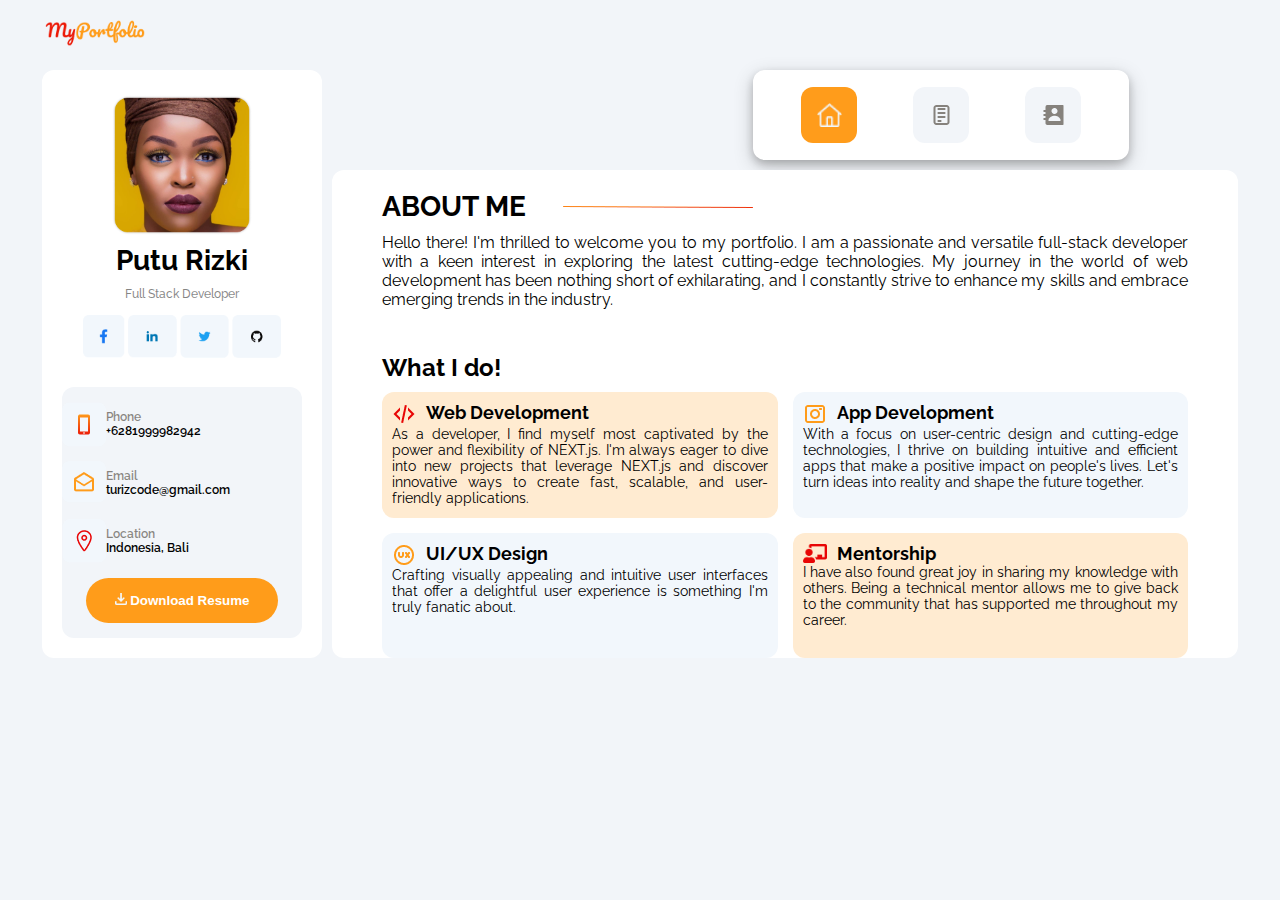
==== index.html @ 3e25b501 "Update and rename home.html to index.html" ====
<!DOCTYPE html>
<html lang="en">
  <head>
    <meta charset="UTF-8" />
    <meta name="viewport" content="width=device-width, initial-scale=1.0" />
    <title>My Portfolio</title>
    <link rel="stylesheet" href="home.css" />
    <link rel="preconnect" href="https://fonts.googleapis.com" />
    <link rel="preconnect" href="https://fonts.gstatic.com" crossorigin />
    <link rel="preconnect" href="https://fonts.googleapis.com">
    <link rel="preconnect" href="https://fonts.gstatic.com" crossorigin>
    <link href="https://fonts.googleapis.com/css2?family=Inclusive+Sans&family=Nunito+Sans:opsz,wght@6..12,300;6..12,600;6..12,800&family=Poppins:wght@500&family=Raleway:wght@400;500;600;700&display=swap" rel="stylesheet">
  </head>
  <body>
    <!-----------------------------------HEADER(logo)---------------------------------------->
    <header class="logo-website">
      <img src="./assets/Logo.png" alt="Logo Picture" />
    </header>
    <!---------------------------------HEADER(logo) END-------------------------------------->

    <!--------------------------------PROFILE SECTION---------------------------------------->
    <main class="content-container">
      <section class="profile-card">
        <div class="img-container">
          <img src="./assets/profile picture.png" alt="Profile Picture" />
        </div>
        <h1 class="name">Putu Rizki</h1>
        <p class="job">Full Stack Developer</p>
        <div class="contact-tab">
          <a href="#facebook"
            ><img src="./assets/Facebook.png" alt="Facebook Logo"
          /></a>
          <a href="#linkedin"
            ><img src="./assets/Linkedin.png" alt="Linkedin Logo"
          /></a>
          <a href="#twitter"
            ><img src="./assets/Twitter.png" alt="Twitter Logo"
          /></a>
          <a href="#github"
            ><img src="./assets/Github.png" alt="Github Logo"
          /></a>
        </div>
        <div class="contact-card">
          <div class="phone-card">
            <img src="./assets/Phone.png" alt="Phone Logo" />
            <h2 class="subtittle">Phone</h2>
            <p class="main-co">+6281999982942</p>
          </div>
          <div class="email-card">
            <img src="./assets/Email.png" alt="Email Logo" />
            <h2 class="subtittle">Email</h2>
            <p class="main-co">turizcode@gmail.com</p>
          </div>
          <div class="location-card">
            <img src="./assets/Location.png" alt="Location Logo" />
            <h2 class="subtittle">Location</h2>
            <p class="main-co">Indonesia, Bali</p>
          </div>
          <div class="btn-download">
            <button class="btn btn-cv">
                <a href="./assets/CV - Putu Rizki Eka Wibawa.pdf"><span><img src="./assets/Vector donwload.png" width="12px" alt=""></span> Download Resume</a>
          </div>
        </div>
      </section>
      <!--------------------------------PROFILE SECTION END------------------------------------->

      <!-----------------------------------NAVIGATION BAR--------------------------------------->
      <nav class="nav-outer">
        <div class="nav-bar">
              <div class="home">
                  <a href="./home.html"><img src="./assets/Home Vektor Putih.png" alt="Home Icon"></a>
              </div>
              <div class="resume">
                  <a href="./resume.html"><img src="./assets/resume icon.png" alt="Resume Icon"></a>
              </div>
              <div class="contact">
                  <a href="./contact.html"><img src="./assets/contact icon.png" alt=""></a>
              </div>
        </div>
      </nav>
      <!---------------------------------NAVIGATION BAR END----------------------------------->

      <!----------------------------------ABOUT ME SECTION------------------------------------>
      <article class="article-section">
        <!--1st Fraction: Brief About Me-->
        <div class="about-me">
          <div class="container-about-me">
            <h1>ABOUT ME</h1>
            <img src="./assets/Line 5.png" alt="colored straight line" height="2px" width="190px" style="align-self: center;">
          </div>
          <p>Hello there! I'm thrilled to welcome you to my portfolio. I am a passionate and versatile
            full-stack developer with a keen interest in exploring the latest cutting-edge technologies.
            My journey in the world of web development has been nothing short of exhilarating, and 
            I constantly strive to enhance my skills and embrace emerging trends in the industry.</p>
          <h2>What I do!</h2>
        </div>
        <!--1st Fraction: Brief About Me END-->

        <!--2nd Fraction: Detail Content Card-->
        <div class="card-detail">
          <div class="card web">
            <div class="container">
              <img src="./assets/code icon.png" alt="code icon" style="align-self: center;">
              <h1>Web Development</h1>
            </div>
            <p>As a developer, I find myself most 
              captivated by the power and flexibility of 
              NEXT.js. I'm always eager to dive into new
              projects that leverage NEXT.js and 
              discover innovative ways to create fast, 
              scalable, and user-friendly applications.</p>
          </div>
          <div class="card app">
            <div class="container">
              <img src="./assets/instagram icon.png" alt="IG icon" style="align-self: center;">
              <h1>App Development</h1>
            </div>
            <p>With a focus on user-centric design and
              cutting-edge technologies, I thrive on 
              building intuitive and efficient apps 
              that make a positive impact on people's 
              lives. Let's turn ideas into reality and 
              shape the future together.</p>
          </div>
          <div class="card design">
            <div class="container">
              <img src="./assets/ux icon.png" alt="UX icon" style="align-self: center;">
              <h1>UI/UX Design</h1>
            </div>
            <p>Crafting visually appealing and intuitive user
              interfaces that offer a delightful user 
              experience is something I'm truly fanatic 
              about.</p>
          </div>
          <div class="card mentor">
            <div class="container">
              <img src="./assets/Vector.png" alt="Vektor icon" width="24px" style="align-self: center;">
              <h1>Mentorship</h1>
            </div>
            <p>I have also found great joy in sharing my 
              knowledge with others. Being a technical 
              mentor allows me to give back to the 
              community that has supported me 
              throughout my career. </p>
          </div>
        </div>
        <!--2nd Fraction: Detail Content Card-->
      </article>
      <!----------------------------------ABOUT ME SECTION------------------------------------>
    </main>
  </body>
</html>
---- home.css ----
body {
    margin: 0;
    padding: 0;
    background-color: #f2f5f9;
    margin-left: 42px;
    margin-right: 42px;
}

header {
    display: flex;
    justify-content: left;
    margin-left: 3px;
    margin-bottom: 10px;
}

header.logo-website > img {
    width: 100px;
}

main.content-container {
    display: grid;
    height: 569px;
    grid-template-columns: 280px auto;
    grid-template-rows: 90px auto;
    gap: 10px;
}

/*-----------PROFILE SECTION-----------*/
section.profile-card {
    display: flex;
    flex-direction: column;
    align-items: center;
    height: 588px;
    width: 280px;
    background-color: #FFFFFF;
    border-radius: 12px;
    float: left;
    grid-row: span 2;
}
/*Styling Image*/
.img-container {
    margin-top: 25px;
}
.img-container > img{
    width: 140px;
}
/*Styling Image End*/

/*Styling Tittle&Sub*/
.name, .job {
    font-family: 'raleway', sans-serif;
}
.name {
    font-size: 28px;
    margin-top: 5px;
    margin-bottom: 0px;
}
.job {
    font-size: 12px;
    font-weight: 500;
    margin-top: 10px;
    color: #0B090980;
}
/*Styling Tittle & Sub End*/

/*Contact Tab*/
.contact-tab {
    display: flex;
    gap: 3px;
    margin-top: 2px;
}
.contact-tab > a > img {
    height: 43px;
    margin-bottom: 10px;
}
/*Contact Tab End*/

/*Contact Card*/
.contact-card {
    display: grid;
    padding: 15px 0px;
    background-color: #f2f5f9;
    margin: 15px;
    margin-bottom: 20px;
    gap: 2px;
    height: 280px;
    width: 240px;
    border-radius: 12px;
    grid-template-rows: 1fr 1fr 1fr 0.8fr;
    grid-template-columns: 1fr;
}
.subtittle {
    color: #1A100380;
    padding-top: 8px;
}
.subtittle, .main-co {
    margin: 0;
    font-family: 'Raleway', sans-serif;
    font-weight: 600;
    font-size: 12px;
}
.phone-card > img {
    float: left;
}
.email-card > img {
    float: left;
}
.location-card > img {
    float: left;
}
/*Contact Card End*/

/*Download Button*/
.btn-download {
    display: flex;
    justify-content: center;
}
.btn {
    font-weight: 600;
    transition: all 300ms ease;
    padding: 0.8rem 1rem;
    width: 12rem;
    border-radius: 2rem;
}
.btn-cv {
    background: #FF9C1A;
    border: none;
}
.btn-cv > a {
    color: white;
    text-decoration: none;
}
.btn-cv:hover {
  cursor: pointer;
  border: solid black 1.5px;
}
/*Download Button End*/
/*-----------PROFILE SECTION END-----------*/


/*-------------NAVIGATION BAR--------------*/
nav.nav-outer {
    display: flex;
    height: 90px;
    width: auto;
    justify-content: flex-end;
}
div.nav-bar {
    display: flex;
    align-items: center;
    justify-content:space-around;
    padding: 20px;
    background-color: #FFFFFF;
    height: 50px;
    width: 336px;
    border-radius: 12px;
    margin-right: 12%;
    box-shadow: 0 4px 8px 0 rgba(0,0,0,0.2), 0 6px 20px 0 rgba(0,0,0,0.19);
}
div.home, div.resume, div.contact {
    width: 56px;
    height: 56px;
    background-color: #f2f5f9;
    border-radius: 12px;
}
div.home {
    background-color: #FF9C1B;
}
div.home:hover, div.resume:hover, div.contact:hover {
    cursor: pointer;
}
div.nav-bar > div > a {
    display: flex;
    justify-content: center;
    align-items: center;
    width: 100%;
    height: 56px;
}
div.nav-bar > div > a > img {
    width: 25px;
    height: 24px;
}
/*-------------NAVIGATION BAR END-------------*/

/*--------------ABOUT ME SECTION--------------*/
article.article-section {
    display: grid;
    grid-template-columns: 1fr 1fr;
    grid-template-rows: 0.8fr 1.2fr;
    background-color: #FFFFFF;
    height: auto;
    width: auto;
    border-radius: 12px;
    padding: 20px 50px 0px 50px;
}
.article-section * {
    font-family: 'raleway', sans-serif;
    margin: 0;
}

/*Brief About Me*/
.about-me {
    grid-column: span 2;
    display: flex;
    flex-direction: column;
}
.container-about-me {
    display: flex;
    gap: 37px;
}
.container-about-me h1 {
    font-weight: 700;
    font-size: 28px;
}
.about-me > p {
    height: 70px;
    margin: 10px 0px;
    font-weight: 400;
    text-align: justify ;
}
.about-me h2 {
    margin-top: 40px;
}
/*Brief About Me Section*/

/*Detail Content Card*/
.card-detail {
    grid-column: span 2;
    display: grid;
    grid-template-columns: 1fr 1fr;
    grid-template-rows: 1fr 1fr;
    gap: 15px;
    padding-top: 10px;
}
.card-detail > div {
    padding: 10px;
}
.card-detail h1, p {
    font-family: 'raleway', sans-serif;
}
.card-detail h1 {
    font-size: 18px;
}
.card-detail p {
    font-size: 14px;
    text-align: justify;
}
.card {
    width: auto;
    height: auto;
    border-radius: 12px;
    padding: 5px;
}
.web, .mentor{
    background-color: #FFEBD1;
}
.app, .design {
    background-color: #F2F7FC;
}
.container {
    display: flex;
    gap: 10px;    
}
/*Detail Content Card END*/
/*--------------ABOUT ME SECTION END--------------*/

@media screen and (max-width: 950px) {
    header {
        justify-content: center;
    }
    main.content-container {
        display: flex;
        flex-direction: column;
        gap: 20px;
    }
    section.profile-card {
        width: auto;
    }
    .contact-tab {
        gap: 25px;
        margin-top: 2px;
    }
    nav.nav-outer {
        order: -1;
        justify-content: center;
    }
    div.nav-bar {
        margin-right: 0px;
    }
    .contact-card {
        width: 260px;
    }

    .article-section {
        display: flex;
        flex-direction: column;
    }
    .article-section * {
        font-size: smaller;
    }
    .article-section h2 {
        align-self: baseline;
        font-size: larger;
    }
    .about-me {
        height: fit-content;
    }
    .card-detail {
        display: flex;
        flex-direction: column;
        gap: 15px;
        padding-top: 10px;
    }

}
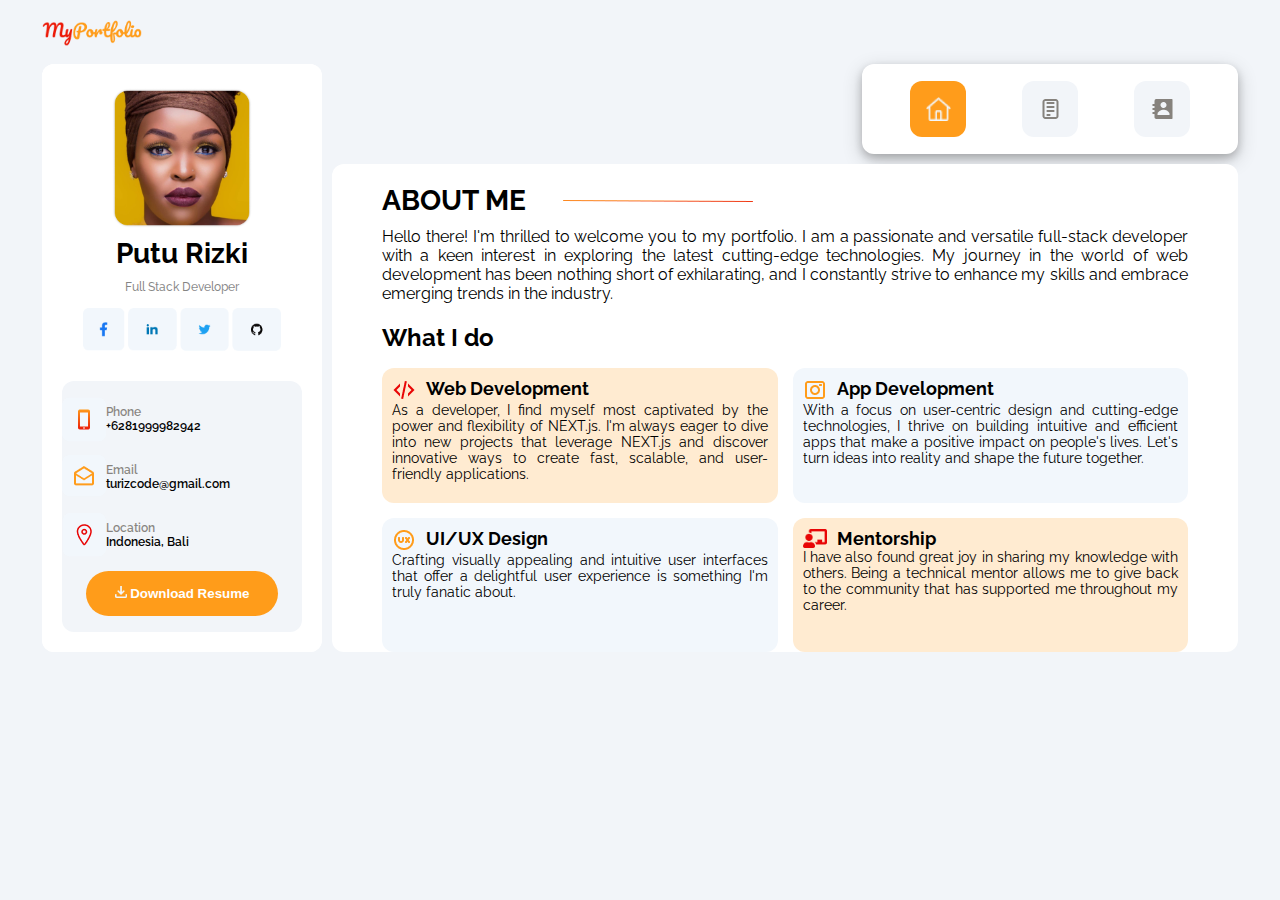
==== commit 80dc113c: "doing major change from folder management and fixing responsiveness" ====
--- a/index.html
+++ b/index.html
@@ -4,149 +4,134 @@
     <meta charset="UTF-8" />
     <meta name="viewport" content="width=device-width, initial-scale=1.0" />
     <title>My Portfolio</title>
-    <link rel="stylesheet" href="home.css" />
-    <link rel="preconnect" href="https://fonts.googleapis.com" />
-    <link rel="preconnect" href="https://fonts.gstatic.com" crossorigin />
-    <link rel="preconnect" href="https://fonts.googleapis.com">
-    <link rel="preconnect" href="https://fonts.gstatic.com" crossorigin>
-    <link href="https://fonts.googleapis.com/css2?family=Inclusive+Sans&family=Nunito+Sans:opsz,wght@6..12,300;6..12,600;6..12,800&family=Poppins:wght@500&family=Raleway:wght@400;500;600;700&display=swap" rel="stylesheet">
+    <link rel="stylesheet" href="./style/style.css" />
+    <script src="https://code.jquery.com/jquery-1.11.3.min.js"></script>
+    <script>
+      $(function () {
+        $("#tHeader").load("./source/template/header.html");
+      });
+    </script>
+    <script>
+      $(function () {
+        $("#tProfileCard").load("./source/template/profile-card.html");
+      });
+    </script>
+    <script>
+      $(function () {
+        $("#tNavbar").load("./source/template/navbar/navbar-home.html");
+      });
+    </script>
   </head>
   <body>
-    <!-----------------------------------HEADER(logo)---------------------------------------->
+    <!-- # HEADER (template/injected) -->
     <header class="logo-website">
-      <img src="./assets/Logo.png" alt="Logo Picture" />
+      <div id="tHeader"></div>
     </header>
-    <!---------------------------------HEADER(logo) END-------------------------------------->
 
-    <!--------------------------------PROFILE SECTION---------------------------------------->
+    <!-- # MAIN CONTENT -->
     <main class="content-container">
+      <!-- ## Profile Card (template/injected) -->
       <section class="profile-card">
-        <div class="img-container">
-          <img src="./assets/profile picture.png" alt="Profile Picture" />
-        </div>
-        <h1 class="name">Putu Rizki</h1>
-        <p class="job">Full Stack Developer</p>
-        <div class="contact-tab">
-          <a href="#facebook"
-            ><img src="./assets/Facebook.png" alt="Facebook Logo"
-          /></a>
-          <a href="#linkedin"
-            ><img src="./assets/Linkedin.png" alt="Linkedin Logo"
-          /></a>
-          <a href="#twitter"
-            ><img src="./assets/Twitter.png" alt="Twitter Logo"
-          /></a>
-          <a href="#github"
-            ><img src="./assets/Github.png" alt="Github Logo"
-          /></a>
-        </div>
-        <div class="contact-card">
-          <div class="phone-card">
-            <img src="./assets/Phone.png" alt="Phone Logo" />
-            <h2 class="subtittle">Phone</h2>
-            <p class="main-co">+6281999982942</p>
-          </div>
-          <div class="email-card">
-            <img src="./assets/Email.png" alt="Email Logo" />
-            <h2 class="subtittle">Email</h2>
-            <p class="main-co">turizcode@gmail.com</p>
-          </div>
-          <div class="location-card">
-            <img src="./assets/Location.png" alt="Location Logo" />
-            <h2 class="subtittle">Location</h2>
-            <p class="main-co">Indonesia, Bali</p>
-          </div>
-          <div class="btn-download">
-            <button class="btn btn-cv">
-                <a href="./assets/CV - Putu Rizki Eka Wibawa.pdf"><span><img src="./assets/Vector donwload.png" width="12px" alt=""></span> Download Resume</a>
-          </div>
-        </div>
+        <div id="tProfileCard"></div>
       </section>
-      <!--------------------------------PROFILE SECTION END------------------------------------->
 
-      <!-----------------------------------NAVIGATION BAR--------------------------------------->
+      <!-- ## Nav-Bar (template/injected) -->
       <nav class="nav-outer">
-        <div class="nav-bar">
-              <div class="home">
-                  <a href="./home.html"><img src="./assets/Home Vektor Putih.png" alt="Home Icon"></a>
-              </div>
-              <div class="resume">
-                  <a href="./resume.html"><img src="./assets/resume icon.png" alt="Resume Icon"></a>
-              </div>
-              <div class="contact">
-                  <a href="./contact.html"><img src="./assets/contact icon.png" alt=""></a>
-              </div>
-        </div>
+        <div id="tNavbar"></div>
       </nav>
-      <!---------------------------------NAVIGATION BAR END----------------------------------->
 
-      <!----------------------------------ABOUT ME SECTION------------------------------------>
+      <!-- ## About Me Section -->
       <article class="article-section">
         <!--1st Fraction: Brief About Me-->
         <div class="about-me">
           <div class="container-about-me">
             <h1>ABOUT ME</h1>
-            <img src="./assets/Line 5.png" alt="colored straight line" height="2px" width="190px" style="align-self: center;">
+            <img
+              src="./assets/Line 5.png"
+              alt="colored straight line"
+              height="2px"
+              width="190px"
+              style="align-self: center"
+            />
           </div>
-          <p>Hello there! I'm thrilled to welcome you to my portfolio. I am a passionate and versatile
-            full-stack developer with a keen interest in exploring the latest cutting-edge technologies.
-            My journey in the world of web development has been nothing short of exhilarating, and 
-            I constantly strive to enhance my skills and embrace emerging trends in the industry.</p>
-          <h2>What I do!</h2>
+          <p>
+            Hello there! I'm thrilled to welcome you to my portfolio. I am a
+            passionate and versatile full-stack developer with a keen interest
+            in exploring the latest cutting-edge technologies. My journey in the
+            world of web development has been nothing short of exhilarating, and
+            I constantly strive to enhance my skills and embrace emerging trends
+            in the industry.
+          </p>
         </div>
-        <!--1st Fraction: Brief About Me END-->
 
         <!--2nd Fraction: Detail Content Card-->
         <div class="card-detail">
+          <h2 class="subtitle">What I do</h2>
           <div class="card web">
             <div class="container">
-              <img src="./assets/code icon.png" alt="code icon" style="align-self: center;">
+              <img
+                src="./assets/code icon.png"
+                alt="code icon"
+                style="align-self: center"
+              />
               <h1>Web Development</h1>
             </div>
-            <p>As a developer, I find myself most 
-              captivated by the power and flexibility of 
-              NEXT.js. I'm always eager to dive into new
-              projects that leverage NEXT.js and 
-              discover innovative ways to create fast, 
-              scalable, and user-friendly applications.</p>
+            <p>
+              As a developer, I find myself most captivated by the power and
+              flexibility of NEXT.js. I'm always eager to dive into new projects
+              that leverage NEXT.js and discover innovative ways to create fast,
+              scalable, and user-friendly applications.
+            </p>
           </div>
           <div class="card app">
             <div class="container">
-              <img src="./assets/instagram icon.png" alt="IG icon" style="align-self: center;">
+              <img
+                src="./assets/instagram icon.png"
+                alt="IG icon"
+                style="align-self: center"
+              />
               <h1>App Development</h1>
             </div>
-            <p>With a focus on user-centric design and
-              cutting-edge technologies, I thrive on 
-              building intuitive and efficient apps 
-              that make a positive impact on people's 
-              lives. Let's turn ideas into reality and 
-              shape the future together.</p>
+            <p>
+              With a focus on user-centric design and cutting-edge technologies,
+              I thrive on building intuitive and efficient apps that make a
+              positive impact on people's lives. Let's turn ideas into reality
+              and shape the future together.
+            </p>
           </div>
           <div class="card design">
             <div class="container">
-              <img src="./assets/ux icon.png" alt="UX icon" style="align-self: center;">
+              <img
+                src="./assets/ux icon.png"
+                alt="UX icon"
+                style="align-self: center"
+              />
               <h1>UI/UX Design</h1>
             </div>
-            <p>Crafting visually appealing and intuitive user
-              interfaces that offer a delightful user 
-              experience is something I'm truly fanatic 
-              about.</p>
+            <p>
+              Crafting visually appealing and intuitive user interfaces that
+              offer a delightful user experience is something I'm truly fanatic
+              about.
+            </p>
           </div>
           <div class="card mentor">
             <div class="container">
-              <img src="./assets/Vector.png" alt="Vektor icon" width="24px" style="align-self: center;">
+              <img
+                src="./assets/Vector.png"
+                alt="Vektor icon"
+                width="24px"
+                style="align-self: center"
+              />
               <h1>Mentorship</h1>
             </div>
-            <p>I have also found great joy in sharing my 
-              knowledge with others. Being a technical 
-              mentor allows me to give back to the 
-              community that has supported me 
-              throughout my career. </p>
+            <p>
+              I have also found great joy in sharing my knowledge with others.
+              Being a technical mentor allows me to give back to the community
+              that has supported me throughout my career.
+            </p>
           </div>
         </div>
-        <!--2nd Fraction: Detail Content Card-->
       </article>
-      <!----------------------------------ABOUT ME SECTION------------------------------------>
     </main>
   </body>
 </html>
--- a/style/style.css
+++ b/style/style.css
@@ -0,0 +1,199 @@
+@import url(https://fonts.googleapis.com/css2?family=Inclusive+Sans&family=Nunito+Sans:opsz,wght@6..12,300;6..12,600;6..12,800&family=Poppins:wght@500&family=Raleway:wght@400;500;600;700&display=swap);
+
+body {
+    margin: 0;
+    padding: 0;
+    background-color: #f2f5f9;
+    margin-left: 42px;
+    margin-right: 42px;
+}
+
+main.content-container {
+    display: grid;
+    height: 569px;
+    grid-template-columns: 280px auto;
+    grid-template-rows: 90px auto;
+    gap: 10px;
+}
+
+nav.nav-outer {
+    display: flex;
+    height: 90px;
+    width: auto;
+    justify-content: flex-end;
+}
+
+/*--------------ABOUT ME SECTION--------------*/
+article.article-section {
+    display: grid;
+    grid-template-columns: 1fr 1fr;
+    grid-template-rows: 0.3fr 1.2fr;
+    background-color: #FFFFFF;
+    height: auto;
+    width: auto;
+    border-radius: 12px;
+    padding: 20px 50px 0px 50px;
+}
+.article-section * {
+    font-family: 'raleway', sans-serif;
+    margin: 0;
+}
+
+/*Brief About Me*/
+.about-me {
+    grid-column: span 2;
+    display: flex;
+    flex-direction: column;
+}
+.container-about-me {
+    display: flex;
+    gap: 37px;
+}
+.container-about-me h1 {
+    font-weight: 700;
+    font-size: 28px;
+}
+.container-about-me img {
+    transform: rotateX(-17deg);
+}
+.about-me > p {
+    margin: 10px 0px;
+    font-weight: 400;
+    text-align: justify ;
+}
+.about-me h2 {
+    margin-top: 40px;
+}
+/*Brief About Me Section*/
+
+/*Detail Content Card*/
+.card-detail {
+    grid-column: span 2;
+    display: grid;
+    grid-template-columns: 1fr 1fr;
+    grid-template-rows: 30px 1fr 1fr;
+    gap: 15px;
+    padding-top: 10px;
+}
+.subtitle {
+    grid-column: span 2;
+}
+.card-detail > div {
+    padding: 10px;
+}
+.card-detail h1, p {
+    font-family: 'raleway', sans-serif;
+}
+.card-detail h1 {
+    font-size: 18px;
+}
+.card-detail p {
+    font-size: 14px;
+    text-align: justify;
+}
+.card {
+    width: auto;
+    height: auto;
+    border-radius: 12px;
+    padding: 5px;
+}
+.web, .mentor{
+    background-color: #FFEBD1;
+}
+.app, .design {
+    background-color: #F2F7FC;
+}
+.container {
+    display: flex;
+    gap: 10px;    
+}
+/*Detail Content Card END*/
+/*--------------ABOUT ME SECTION END--------------*/
+
+@media screen and (max-width: 950px) {
+    header {
+        justify-content: center;
+    }
+    main.content-container {
+        display: flex;
+        flex-direction: column;
+        gap: 20px;
+    }
+    section.profile-card {
+        width: auto;
+    }
+    .contact-tab {
+        gap: 25px;
+        margin-top: 2px;
+    }
+    nav.nav-outer {
+        order: -1;
+        justify-content: center;
+    }
+    div.nav-bar {
+        margin-right: 0px;
+    }
+    .contact-card {
+        width: 260px;
+    }
+
+    .article-section {
+        display: flex;
+        flex-direction: column;
+    }
+    .article-section * {
+        font-size: smaller;
+    }
+    .article-section h2 {
+        align-self: baseline;
+        font-size: larger;
+    }
+    .about-me {
+        height: fit-content;
+    }
+    .card-detail {
+        display: flex;
+        flex-direction: column;
+        gap: 15px;
+        padding-top: 10px;
+    }
+
+}
+
+@media screen and (max-width: 1224px) {
+    .container-about-me h1 {
+        font-size: 22px;
+    }
+    .about-me p {
+        font-size: 14px;
+    }
+    .card-detail h2 {
+        font-size: 21px;
+    }
+    .card h1 {
+        font-size: 18px;
+    }
+    .card p {
+        font-size: 12px;
+    }
+
+    article.article-section {
+        gap: 15px;
+        grid-template-rows: 0.7fr 1.5fr;
+    }
+
+}
+
+@media screen and (max-width: 526px) {
+    .container-about-me img {
+        display: none;
+    }
+    .container-about-me {
+        justify-content: center;
+    }
+    article.article-section {
+        display: flex;
+        flex-direction: column;
+        gap: 15px;
+    }
+}